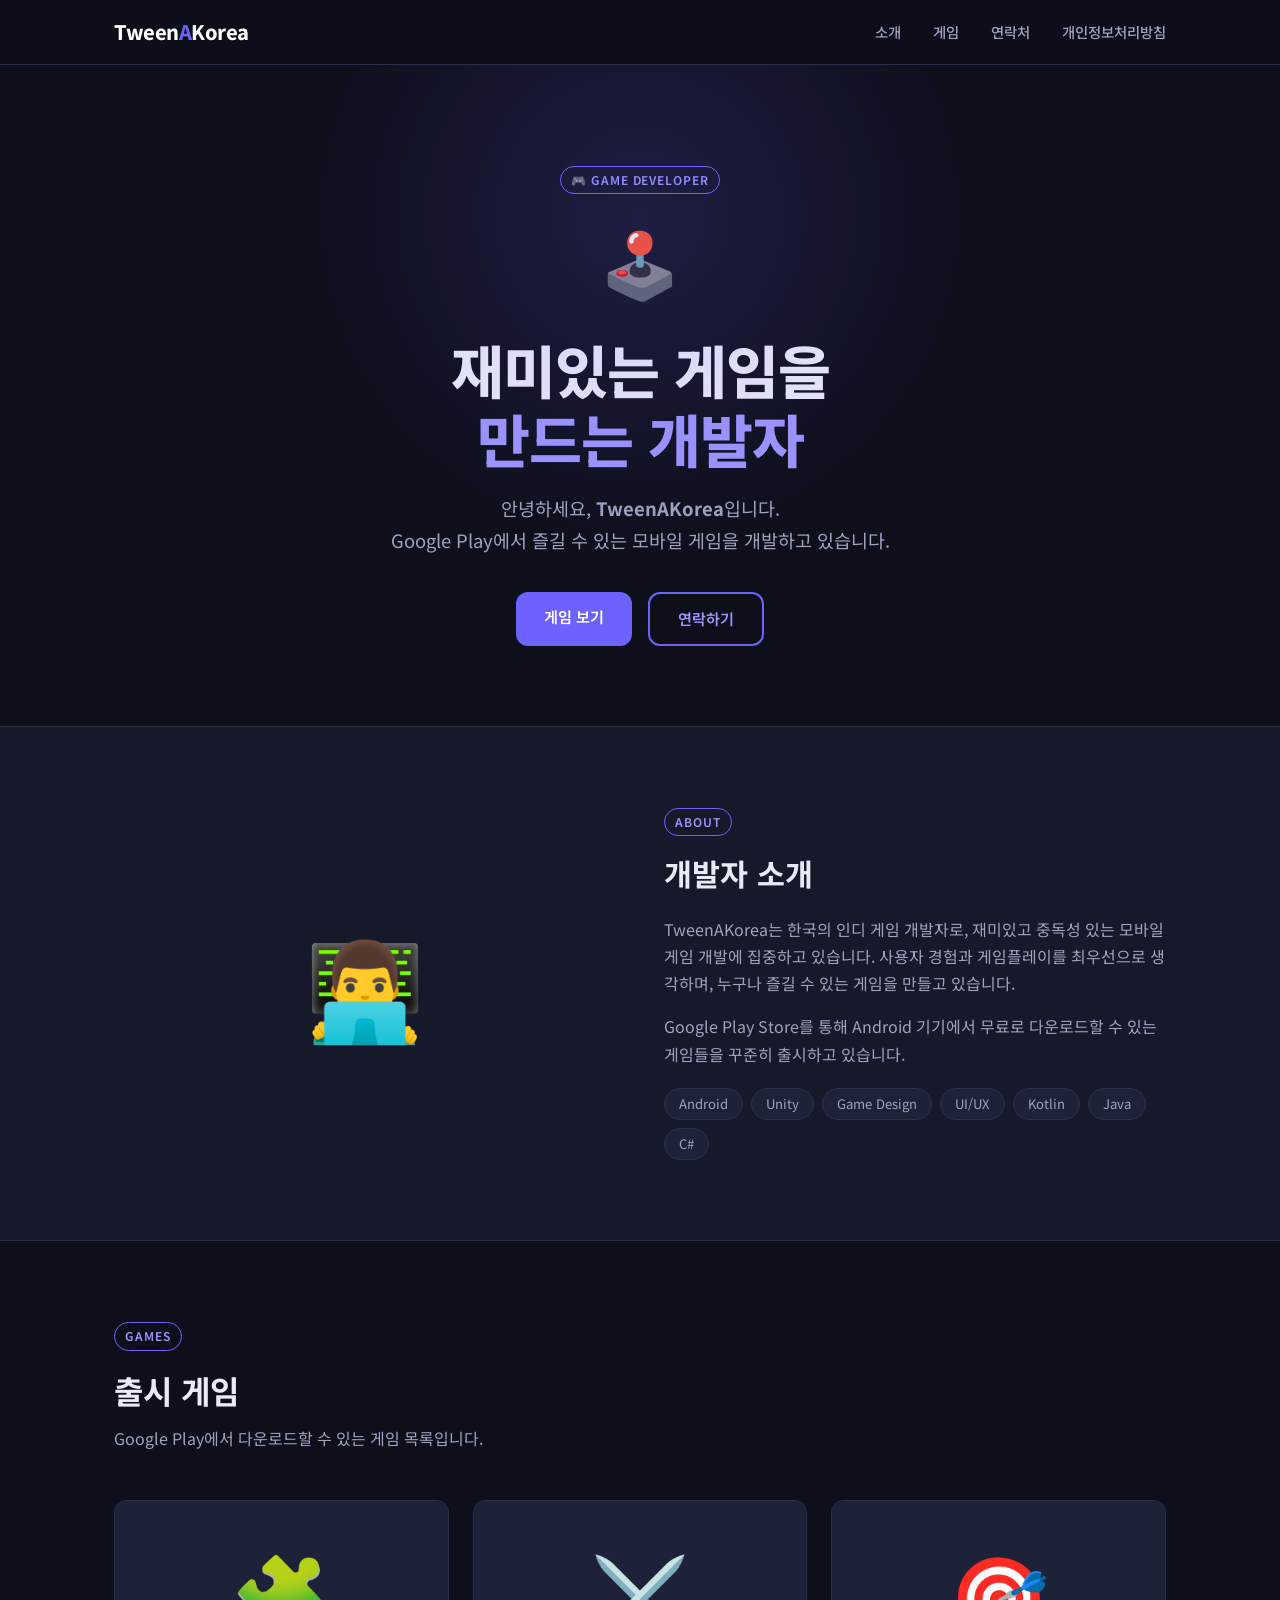
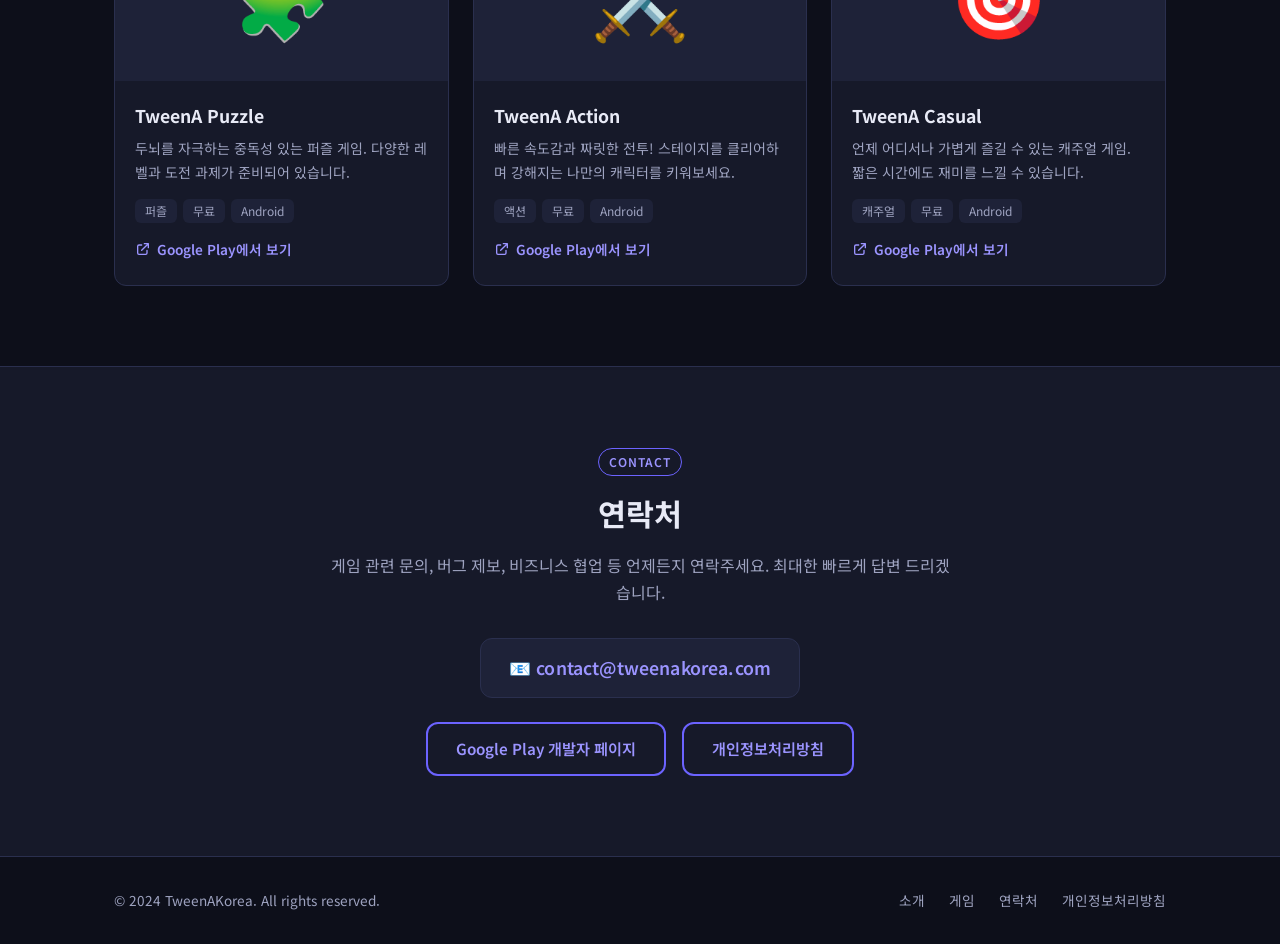
==== index.html @ 375de0e4 "Add game developer homepage with privacy policy Agent-Logs-Url: https://github.com/TweenAKorea/home/" ====
<!DOCTYPE html>
<html lang="ko">
<head>
  <meta charset="UTF-8" />
  <meta name="viewport" content="width=device-width, initial-scale=1.0" />
  <title>TweenAKorea — 게임 개발자</title>
  <meta name="description" content="TweenAKorea는 모바일 게임을 개발하는 인디 게임 개발자입니다. Google Play에서 게임을 만나보세요." />
  <meta name="keywords" content="게임 개발자, 인디 게임, 모바일 게임, Android, Google Play, TweenAKorea" />

  <!-- Open Graph -->
  <meta property="og:title" content="TweenAKorea — 게임 개발자" />
  <meta property="og:description" content="TweenAKorea는 모바일 게임을 개발하는 인디 게임 개발자입니다." />
  <meta property="og:type" content="website" />

  <link rel="preconnect" href="https://fonts.googleapis.com" />
  <link rel="preconnect" href="https://fonts.gstatic.com" crossorigin />
  <link href="https://fonts.googleapis.com/css2?family=Noto+Sans+KR:wght@400;500;600;700;800&display=swap" rel="stylesheet" />
  <link rel="stylesheet" href="style.css" />
  <link rel="icon" href="data:image/svg+xml,<svg xmlns='http://www.w3.org/2000/svg' viewBox='0 0 100 100'><text y='.9em' font-size='90'>🎮</text></svg>" />
</head>
<body>

  <!-- ── Navigation ─────────────────────────────────────── -->
  <header>
    <nav class="nav container">
      <a href="/" class="nav-logo">Tween<span>A</span>Korea</a>
      <ul class="nav-links">
        <li><a href="#about">소개</a></li>
        <li><a href="#games">게임</a></li>
        <li><a href="#contact">연락처</a></li>
        <li><a href="privacy-policy.html">개인정보처리방침</a></li>
      </ul>
    </nav>
  </header>

  <!-- ── Hero ───────────────────────────────────────────── -->
  <section class="hero">
    <div class="container">
      <div class="tag">🎮 Game Developer</div>
      <div class="hero-emoji" aria-hidden="true">🕹️</div>
      <h1>
        재미있는 게임을<br />
        <span class="highlight">만드는 개발자</span>
      </h1>
      <p>
        안녕하세요, <strong>TweenAKorea</strong>입니다.<br />
        Google Play에서 즐길 수 있는 모바일 게임을 개발하고 있습니다.
      </p>
      <div class="hero-buttons">
        <a href="#games" class="btn btn-primary">게임 보기</a>
        <a href="#contact" class="btn btn-outline">연락하기</a>
      </div>
    </div>
  </section>

  <!-- ── About ──────────────────────────────────────────── -->
  <section class="about" id="about">
    <div class="container">
      <div class="about-grid">
        <div class="about-icon" aria-hidden="true">👨‍💻</div>
        <div class="about-text">
          <span class="tag">About</span>
          <h2>개발자 소개</h2>
          <p>
            TweenAKorea는 한국의 인디 게임 개발자로, 재미있고 중독성 있는 모바일 게임 개발에 집중하고 있습니다.
            사용자 경험과 게임플레이를 최우선으로 생각하며, 누구나 즐길 수 있는 게임을 만들고 있습니다.
          </p>
          <p>
            Google Play Store를 통해 Android 기기에서 무료로 다운로드할 수 있는 게임들을 꾸준히 출시하고 있습니다.
          </p>
          <div class="skills">
            <span class="skill-chip">Android</span>
            <span class="skill-chip">Unity</span>
            <span class="skill-chip">Game Design</span>
            <span class="skill-chip">UI/UX</span>
            <span class="skill-chip">Kotlin</span>
            <span class="skill-chip">Java</span>
            <span class="skill-chip">C#</span>
          </div>
        </div>
      </div>
    </div>
  </section>

  <!-- ── Games ──────────────────────────────────────────── -->
  <section class="games" id="games">
    <div class="container">
      <span class="tag">Games</span>
      <h2 class="section-title">출시 게임</h2>
      <p class="section-sub">Google Play에서 다운로드할 수 있는 게임 목록입니다.</p>
      <div class="games-grid">

        <article class="game-card">
          <div class="game-thumb" aria-label="퍼즐 게임 아이콘">🧩</div>
          <div class="game-info">
            <h3>TweenA Puzzle</h3>
            <p>두뇌를 자극하는 중독성 있는 퍼즐 게임. 다양한 레벨과 도전 과제가 준비되어 있습니다.</p>
            <div class="game-badges">
              <span class="badge">퍼즐</span>
              <span class="badge">무료</span>
              <span class="badge">Android</span>
            </div>
            <a
              href="https://play.google.com/store/apps/developer?id=TweenAKorea"
              target="_blank"
              rel="noopener noreferrer"
              class="game-link"
            >
              <svg xmlns="http://www.w3.org/2000/svg" fill="none" viewBox="0 0 24 24" stroke="currentColor" stroke-width="2">
                <path stroke-linecap="round" stroke-linejoin="round" d="M10 6H6a2 2 0 00-2 2v10a2 2 0 002 2h10a2 2 0 002-2v-4M14 4h6m0 0v6m0-6L10 14" />
              </svg>
              Google Play에서 보기
            </a>
          </div>
        </article>

        <article class="game-card">
          <div class="game-thumb" aria-label="액션 게임 아이콘">⚔️</div>
          <div class="game-info">
            <h3>TweenA Action</h3>
            <p>빠른 속도감과 짜릿한 전투! 스테이지를 클리어하며 강해지는 나만의 캐릭터를 키워보세요.</p>
            <div class="game-badges">
              <span class="badge">액션</span>
              <span class="badge">무료</span>
              <span class="badge">Android</span>
            </div>
            <a
              href="https://play.google.com/store/apps/developer?id=TweenAKorea"
              target="_blank"
              rel="noopener noreferrer"
              class="game-link"
            >
              <svg xmlns="http://www.w3.org/2000/svg" fill="none" viewBox="0 0 24 24" stroke="currentColor" stroke-width="2">
                <path stroke-linecap="round" stroke-linejoin="round" d="M10 6H6a2 2 0 00-2 2v10a2 2 0 002 2h10a2 2 0 002-2v-4M14 4h6m0 0v6m0-6L10 14" />
              </svg>
              Google Play에서 보기
            </a>
          </div>
        </article>

        <article class="game-card">
          <div class="game-thumb" aria-label="캐주얼 게임 아이콘">🎯</div>
          <div class="game-info">
            <h3>TweenA Casual</h3>
            <p>언제 어디서나 가볍게 즐길 수 있는 캐주얼 게임. 짧은 시간에도 재미를 느낄 수 있습니다.</p>
            <div class="game-badges">
              <span class="badge">캐주얼</span>
              <span class="badge">무료</span>
              <span class="badge">Android</span>
            </div>
            <a
              href="https://play.google.com/store/apps/developer?id=TweenAKorea"
              target="_blank"
              rel="noopener noreferrer"
              class="game-link"
            >
              <svg xmlns="http://www.w3.org/2000/svg" fill="none" viewBox="0 0 24 24" stroke="currentColor" stroke-width="2">
                <path stroke-linecap="round" stroke-linejoin="round" d="M10 6H6a2 2 0 00-2 2v10a2 2 0 002 2h10a2 2 0 002-2v-4M14 4h6m0 0v6m0-6L10 14" />
              </svg>
              Google Play에서 보기
            </a>
          </div>
        </article>

      </div>
    </div>
  </section>

  <!-- ── Contact ────────────────────────────────────────── -->
  <section class="contact" id="contact">
    <div class="container">
      <div class="contact-box">
        <span class="tag">Contact</span>
        <h2>연락처</h2>
        <p>
          게임 관련 문의, 버그 제보, 비즈니스 협업 등 언제든지 연락주세요.
          최대한 빠르게 답변 드리겠습니다.
        </p>
        <a href="mailto:contact@tweenakorea.com" class="contact-email">
          📧 contact@tweenakorea.com
        </a>
        <div class="contact-links">
          <a
            href="https://play.google.com/store/apps/developer?id=TweenAKorea"
            target="_blank"
            rel="noopener noreferrer"
            class="btn btn-outline"
          >
            Google Play 개발자 페이지
          </a>
          <a href="privacy-policy.html" class="btn btn-outline">
            개인정보처리방침
          </a>
        </div>
      </div>
    </div>
  </section>

  <!-- ── Footer ─────────────────────────────────────────── -->
  <footer>
    <div class="container footer-inner">
      <span class="footer-copy">© 2024 TweenAKorea. All rights reserved.</span>
      <nav class="footer-nav" aria-label="Footer navigation">
        <a href="#about">소개</a>
        <a href="#games">게임</a>
        <a href="#contact">연락처</a>
        <a href="privacy-policy.html">개인정보처리방침</a>
      </nav>
    </div>
  </footer>

</body>
</html>
---- style.css ----
/* ============================================================
   TweenAKorea — Game Developer Portfolio
   ============================================================ */

@import url('https://fonts.googleapis.com/css2?family=Noto+Sans+KR:wght@400;500;600;700;800&display=swap');

:root {
  --color-bg: #0d0f1a;
  --color-surface: #161929;
  --color-surface2: #1e2238;
  --color-primary: #6c63ff;
  --color-primary-light: #9b94ff;
  --color-accent: #ff6584;
  --color-text: #e8eaf6;
  --color-text-muted: #9ea3c0;
  --color-border: #2a2f4e;
  --font-heading: 'Noto Sans KR', 'Apple SD Gothic Neo', 'Malgun Gothic', sans-serif;
  --font-body: 'Noto Sans KR', 'Apple SD Gothic Neo', 'Malgun Gothic', sans-serif;
  --radius: 12px;
  --shadow: 0 4px 24px rgba(0, 0, 0, 0.4);
}

*, *::before, *::after {
  box-sizing: border-box;
  margin: 0;
  padding: 0;
}

html {
  scroll-behavior: smooth;
}

body {
  background-color: var(--color-bg);
  color: var(--color-text);
  font-family: var(--font-body);
  font-size: 16px;
  line-height: 1.7;
}

a {
  color: var(--color-primary-light);
  text-decoration: none;
}

a:hover {
  color: #fff;
  text-decoration: underline;
}

img {
  max-width: 100%;
  display: block;
}

/* ── Utility ─────────────────────────────────────────────── */

.container {
  max-width: 1100px;
  margin: 0 auto;
  padding: 0 24px;
}

.tag {
  display: inline-block;
  font-size: 0.75rem;
  font-weight: 600;
  letter-spacing: 0.08em;
  text-transform: uppercase;
  padding: 3px 10px;
  border-radius: 20px;
  border: 1px solid var(--color-primary);
  color: var(--color-primary-light);
  margin-bottom: 12px;
}

.btn {
  display: inline-block;
  padding: 12px 28px;
  border-radius: var(--radius);
  font-size: 0.95rem;
  font-weight: 600;
  cursor: pointer;
  transition: transform 0.15s ease, box-shadow 0.15s ease;
}

.btn:hover {
  transform: translateY(-2px);
  text-decoration: none;
  box-shadow: 0 8px 24px rgba(108, 99, 255, 0.35);
}

.btn-primary {
  background: var(--color-primary);
  color: #fff;
}

.btn-outline {
  border: 2px solid var(--color-primary);
  color: var(--color-primary-light);
  background: transparent;
}

.section-title {
  font-size: 2rem;
  font-weight: 700;
  margin-bottom: 8px;
}

.section-sub {
  color: var(--color-text-muted);
  margin-bottom: 48px;
}

/* ── Header / Nav ────────────────────────────────────────── */

header {
  position: sticky;
  top: 0;
  z-index: 100;
  background: rgba(13, 15, 26, 0.85);
  backdrop-filter: blur(12px);
  border-bottom: 1px solid var(--color-border);
}

.nav {
  display: flex;
  align-items: center;
  justify-content: space-between;
  height: 64px;
}

.nav-logo {
  font-size: 1.25rem;
  font-weight: 800;
  color: #fff;
  letter-spacing: -0.5px;
}

.nav-logo span {
  color: var(--color-primary);
}

.nav-links {
  list-style: none;
  display: flex;
  gap: 32px;
}

.nav-links a {
  color: var(--color-text-muted);
  font-size: 0.9rem;
  font-weight: 500;
  transition: color 0.15s;
}

.nav-links a:hover {
  color: #fff;
  text-decoration: none;
}

/* ── Hero ────────────────────────────────────────────────── */

.hero {
  padding: 100px 0 80px;
  text-align: center;
  position: relative;
  overflow: hidden;
}

.hero::before {
  content: '';
  position: absolute;
  top: -200px;
  left: 50%;
  transform: translateX(-50%);
  width: 700px;
  height: 700px;
  background: radial-gradient(ellipse at center, rgba(108, 99, 255, 0.18) 0%, transparent 70%);
  pointer-events: none;
}

.hero-emoji {
  font-size: 4rem;
  margin-bottom: 20px;
  animation: float 3s ease-in-out infinite;
}

@keyframes float {
  0%, 100% { transform: translateY(0); }
  50%       { transform: translateY(-10px); }
}

.hero h1 {
  font-size: clamp(2.4rem, 5vw, 3.6rem);
  font-weight: 800;
  line-height: 1.2;
  margin-bottom: 20px;
  letter-spacing: -1px;
}

.hero h1 .highlight {
  color: var(--color-primary-light);
}

.hero p {
  font-size: 1.15rem;
  color: var(--color-text-muted);
  max-width: 560px;
  margin: 0 auto 36px;
}

.hero-buttons {
  display: flex;
  gap: 16px;
  justify-content: center;
  flex-wrap: wrap;
}

/* ── About ───────────────────────────────────────────────── */

.about {
  padding: 80px 0;
  background: var(--color-surface);
  border-top: 1px solid var(--color-border);
  border-bottom: 1px solid var(--color-border);
}

.about-grid {
  display: grid;
  grid-template-columns: 1fr 1fr;
  gap: 48px;
  align-items: center;
}

.about-icon {
  font-size: 6rem;
  text-align: center;
}

.about-text h2 {
  font-size: 1.9rem;
  font-weight: 700;
  margin-bottom: 16px;
}

.about-text p {
  color: var(--color-text-muted);
  margin-bottom: 16px;
}

.skills {
  display: flex;
  flex-wrap: wrap;
  gap: 8px;
  margin-top: 20px;
}

.skill-chip {
  background: var(--color-surface2);
  border: 1px solid var(--color-border);
  border-radius: 20px;
  padding: 4px 14px;
  font-size: 0.82rem;
  color: var(--color-text-muted);
}

/* ── Games ───────────────────────────────────────────────── */

.games {
  padding: 80px 0;
}

.games-grid {
  display: grid;
  grid-template-columns: repeat(auto-fill, minmax(300px, 1fr));
  gap: 24px;
}

.game-card {
  background: var(--color-surface);
  border: 1px solid var(--color-border);
  border-radius: var(--radius);
  overflow: hidden;
  transition: transform 0.2s ease, box-shadow 0.2s ease;
}

.game-card:hover {
  transform: translateY(-6px);
  box-shadow: var(--shadow);
}

.game-thumb {
  width: 100%;
  height: 180px;
  display: flex;
  align-items: center;
  justify-content: center;
  font-size: 5rem;
  background: var(--color-surface2);
}

.game-info {
  padding: 20px;
}

.game-info h3 {
  font-size: 1.1rem;
  font-weight: 700;
  margin-bottom: 6px;
}

.game-info p {
  font-size: 0.875rem;
  color: var(--color-text-muted);
  margin-bottom: 14px;
}

.game-badges {
  display: flex;
  flex-wrap: wrap;
  gap: 6px;
  margin-bottom: 14px;
}

.badge {
  background: var(--color-surface2);
  border-radius: 6px;
  padding: 2px 10px;
  font-size: 0.75rem;
  color: var(--color-text-muted);
}

.game-link {
  display: inline-flex;
  align-items: center;
  gap: 6px;
  font-size: 0.85rem;
  font-weight: 600;
  color: var(--color-primary-light);
}

.game-link svg {
  width: 16px;
  height: 16px;
}

/* ── Contact ─────────────────────────────────────────────── */

.contact {
  padding: 80px 0;
  background: var(--color-surface);
  border-top: 1px solid var(--color-border);
}

.contact-box {
  max-width: 620px;
  margin: 0 auto;
  text-align: center;
}

.contact-box h2 {
  font-size: 1.9rem;
  font-weight: 700;
  margin-bottom: 12px;
}

.contact-box p {
  color: var(--color-text-muted);
  margin-bottom: 32px;
}

.contact-email {
  display: inline-block;
  font-size: 1.1rem;
  font-weight: 600;
  color: var(--color-primary-light);
  background: var(--color-surface2);
  border: 1px solid var(--color-border);
  border-radius: var(--radius);
  padding: 14px 28px;
  margin-bottom: 24px;
  letter-spacing: 0.01em;
}

.contact-email:hover {
  text-decoration: none;
  background: var(--color-primary);
  color: #fff;
}

.contact-links {
  display: flex;
  gap: 16px;
  justify-content: center;
  flex-wrap: wrap;
}

/* ── Footer ──────────────────────────────────────────────── */

footer {
  background: var(--color-bg);
  border-top: 1px solid var(--color-border);
  padding: 32px 0;
}

.footer-inner {
  display: flex;
  align-items: center;
  justify-content: space-between;
  flex-wrap: wrap;
  gap: 16px;
}

.footer-copy {
  font-size: 0.85rem;
  color: var(--color-text-muted);
}

.footer-nav {
  display: flex;
  gap: 24px;
}

.footer-nav a {
  font-size: 0.85rem;
  color: var(--color-text-muted);
}

.footer-nav a:hover {
  color: #fff;
  text-decoration: none;
}

/* ── Privacy Policy page ─────────────────────────────────── */

.policy-page {
  padding: 60px 0 80px;
  max-width: 800px;
  margin: 0 auto;
}

.policy-page h1 {
  font-size: 2rem;
  font-weight: 700;
  margin-bottom: 8px;
}

.policy-page .updated {
  color: var(--color-text-muted);
  font-size: 0.875rem;
  margin-bottom: 40px;
}

.policy-page h2 {
  font-size: 1.25rem;
  font-weight: 700;
  margin: 32px 0 10px;
  color: var(--color-primary-light);
}

.policy-page p,
.policy-page li {
  color: var(--color-text-muted);
  margin-bottom: 12px;
}

.policy-page ul {
  padding-left: 24px;
}

.policy-page a {
  color: var(--color-primary-light);
}

/* ── Responsive ──────────────────────────────────────────── */

@media (max-width: 768px) {
  .about-grid {
    grid-template-columns: 1fr;
  }

  .about-icon {
    font-size: 4rem;
  }

  .nav-links {
    display: none;
  }

  .hero {
    padding: 60px 0 50px;
  }

  .footer-inner {
    flex-direction: column;
    text-align: center;
  }
}
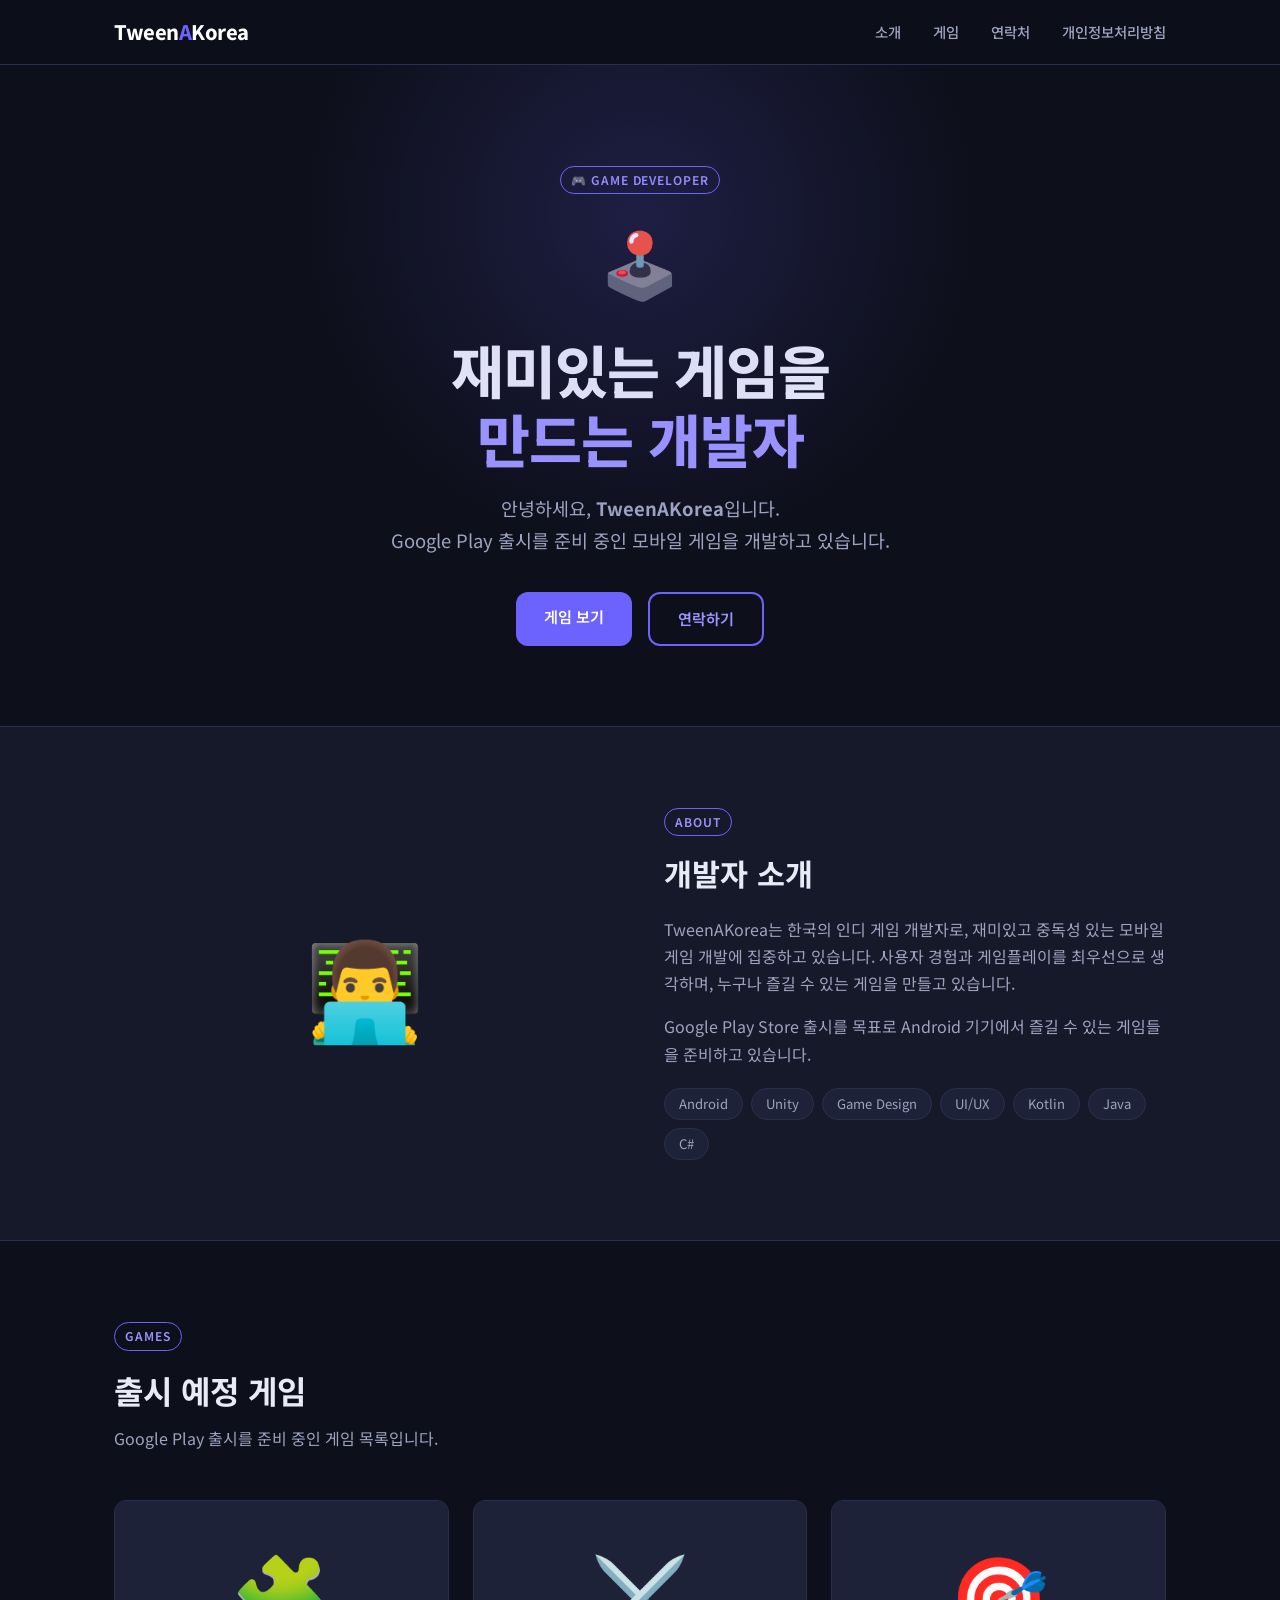
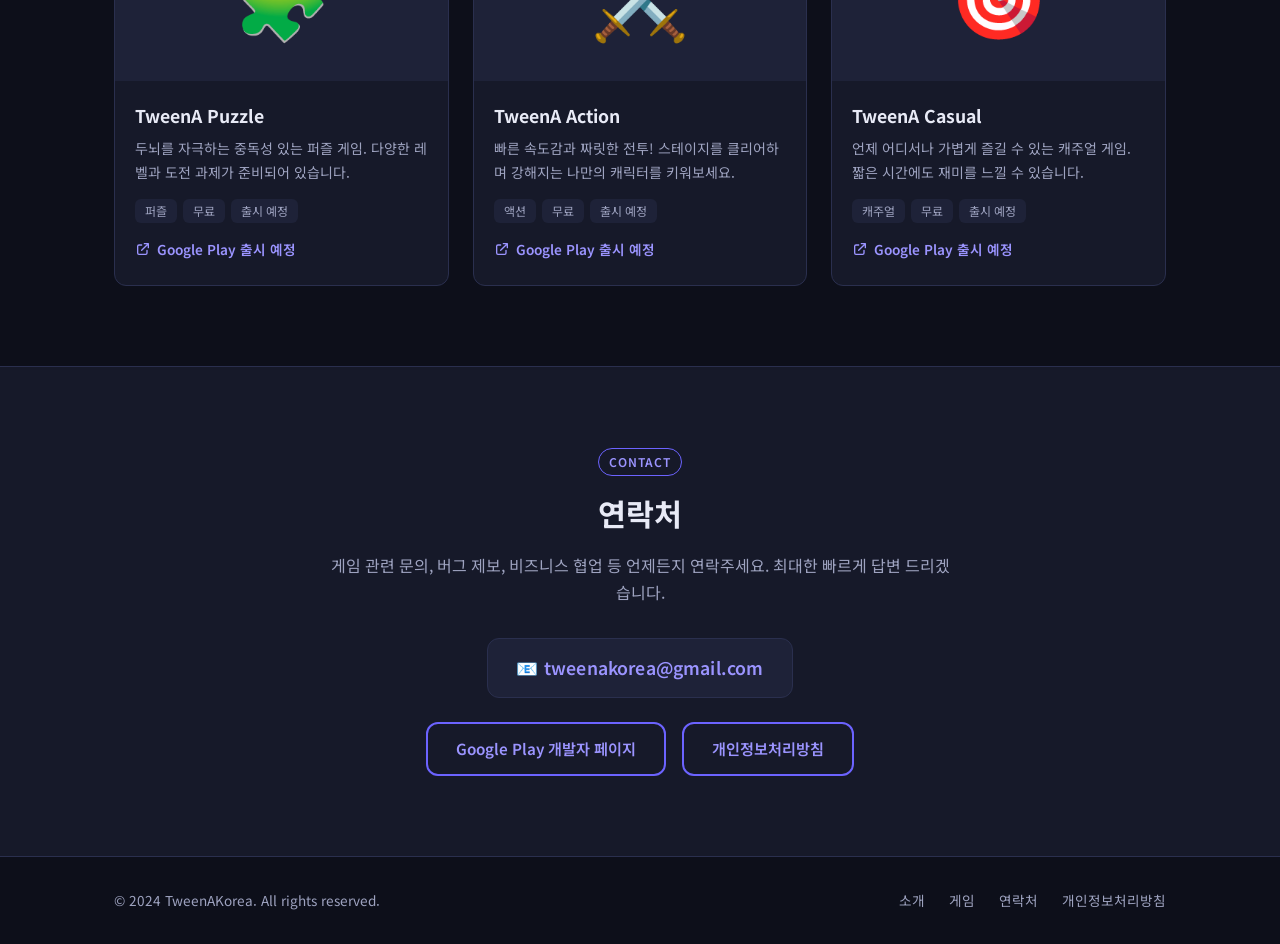
==== commit 63cd45c6: "Update contact email and upcoming game status Agent-Logs-Url: https://github.com/TweenAKorea/home/se" ====
--- a/index.html
+++ b/index.html
@@ -4,12 +4,12 @@
   <meta charset="UTF-8" />
   <meta name="viewport" content="width=device-width, initial-scale=1.0" />
   <title>TweenAKorea — 게임 개발자</title>
-  <meta name="description" content="TweenAKorea는 모바일 게임을 개발하는 인디 게임 개발자입니다. Google Play에서 게임을 만나보세요." />
+  <meta name="description" content="TweenAKorea는 모바일 게임을 개발하는 인디 게임 개발자입니다. Google Play 출시 예정 게임을 준비하고 있습니다." />
   <meta name="keywords" content="게임 개발자, 인디 게임, 모바일 게임, Android, Google Play, TweenAKorea" />
 
   <!-- Open Graph -->
   <meta property="og:title" content="TweenAKorea — 게임 개발자" />
-  <meta property="og:description" content="TweenAKorea는 모바일 게임을 개발하는 인디 게임 개발자입니다." />
+  <meta property="og:description" content="TweenAKorea는 Google Play 출시를 준비 중인 모바일 게임을 개발하는 인디 게임 개발자입니다." />
   <meta property="og:type" content="website" />
 
   <link rel="preconnect" href="https://fonts.googleapis.com" />
@@ -44,7 +44,7 @@
       </h1>
       <p>
         안녕하세요, <strong>TweenAKorea</strong>입니다.<br />
-        Google Play에서 즐길 수 있는 모바일 게임을 개발하고 있습니다.
+        Google Play 출시를 준비 중인 모바일 게임을 개발하고 있습니다.
       </p>
       <div class="hero-buttons">
         <a href="#games" class="btn btn-primary">게임 보기</a>
@@ -66,7 +66,7 @@
             사용자 경험과 게임플레이를 최우선으로 생각하며, 누구나 즐길 수 있는 게임을 만들고 있습니다.
           </p>
           <p>
-            Google Play Store를 통해 Android 기기에서 무료로 다운로드할 수 있는 게임들을 꾸준히 출시하고 있습니다.
+            Google Play Store 출시를 목표로 Android 기기에서 즐길 수 있는 게임들을 준비하고 있습니다.
           </p>
           <div class="skills">
             <span class="skill-chip">Android</span>
@@ -86,8 +86,8 @@
   <section class="games" id="games">
     <div class="container">
       <span class="tag">Games</span>
-      <h2 class="section-title">출시 게임</h2>
-      <p class="section-sub">Google Play에서 다운로드할 수 있는 게임 목록입니다.</p>
+      <h2 class="section-title">출시 예정 게임</h2>
+      <p class="section-sub">Google Play 출시를 준비 중인 게임 목록입니다.</p>
       <div class="games-grid">
 
         <article class="game-card">
@@ -98,7 +98,7 @@
             <div class="game-badges">
               <span class="badge">퍼즐</span>
               <span class="badge">무료</span>
-              <span class="badge">Android</span>
+              <span class="badge">출시 예정</span>
             </div>
             <a
               href="https://play.google.com/store/apps/developer?id=TweenAKorea"
@@ -109,7 +109,7 @@
               <svg xmlns="http://www.w3.org/2000/svg" fill="none" viewBox="0 0 24 24" stroke="currentColor" stroke-width="2">
                 <path stroke-linecap="round" stroke-linejoin="round" d="M10 6H6a2 2 0 00-2 2v10a2 2 0 002 2h10a2 2 0 002-2v-4M14 4h6m0 0v6m0-6L10 14" />
               </svg>
-              Google Play에서 보기
+              Google Play 출시 예정
             </a>
           </div>
         </article>
@@ -122,7 +122,7 @@
             <div class="game-badges">
               <span class="badge">액션</span>
               <span class="badge">무료</span>
-              <span class="badge">Android</span>
+              <span class="badge">출시 예정</span>
             </div>
             <a
               href="https://play.google.com/store/apps/developer?id=TweenAKorea"
@@ -133,7 +133,7 @@
               <svg xmlns="http://www.w3.org/2000/svg" fill="none" viewBox="0 0 24 24" stroke="currentColor" stroke-width="2">
                 <path stroke-linecap="round" stroke-linejoin="round" d="M10 6H6a2 2 0 00-2 2v10a2 2 0 002 2h10a2 2 0 002-2v-4M14 4h6m0 0v6m0-6L10 14" />
               </svg>
-              Google Play에서 보기
+              Google Play 출시 예정
             </a>
           </div>
         </article>
@@ -146,7 +146,7 @@
             <div class="game-badges">
               <span class="badge">캐주얼</span>
               <span class="badge">무료</span>
-              <span class="badge">Android</span>
+              <span class="badge">출시 예정</span>
             </div>
             <a
               href="https://play.google.com/store/apps/developer?id=TweenAKorea"
@@ -157,7 +157,7 @@
               <svg xmlns="http://www.w3.org/2000/svg" fill="none" viewBox="0 0 24 24" stroke="currentColor" stroke-width="2">
                 <path stroke-linecap="round" stroke-linejoin="round" d="M10 6H6a2 2 0 00-2 2v10a2 2 0 002 2h10a2 2 0 002-2v-4M14 4h6m0 0v6m0-6L10 14" />
               </svg>
-              Google Play에서 보기
+              Google Play 출시 예정
             </a>
           </div>
         </article>
@@ -176,8 +176,8 @@
           게임 관련 문의, 버그 제보, 비즈니스 협업 등 언제든지 연락주세요.
           최대한 빠르게 답변 드리겠습니다.
         </p>
-        <a href="mailto:contact@tweenakorea.com" class="contact-email">
-          📧 contact@tweenakorea.com
+        <a href="mailto:tweenakorea@gmail.com" class="contact-email">
+          📧 tweenakorea@gmail.com
         </a>
         <div class="contact-links">
           <a
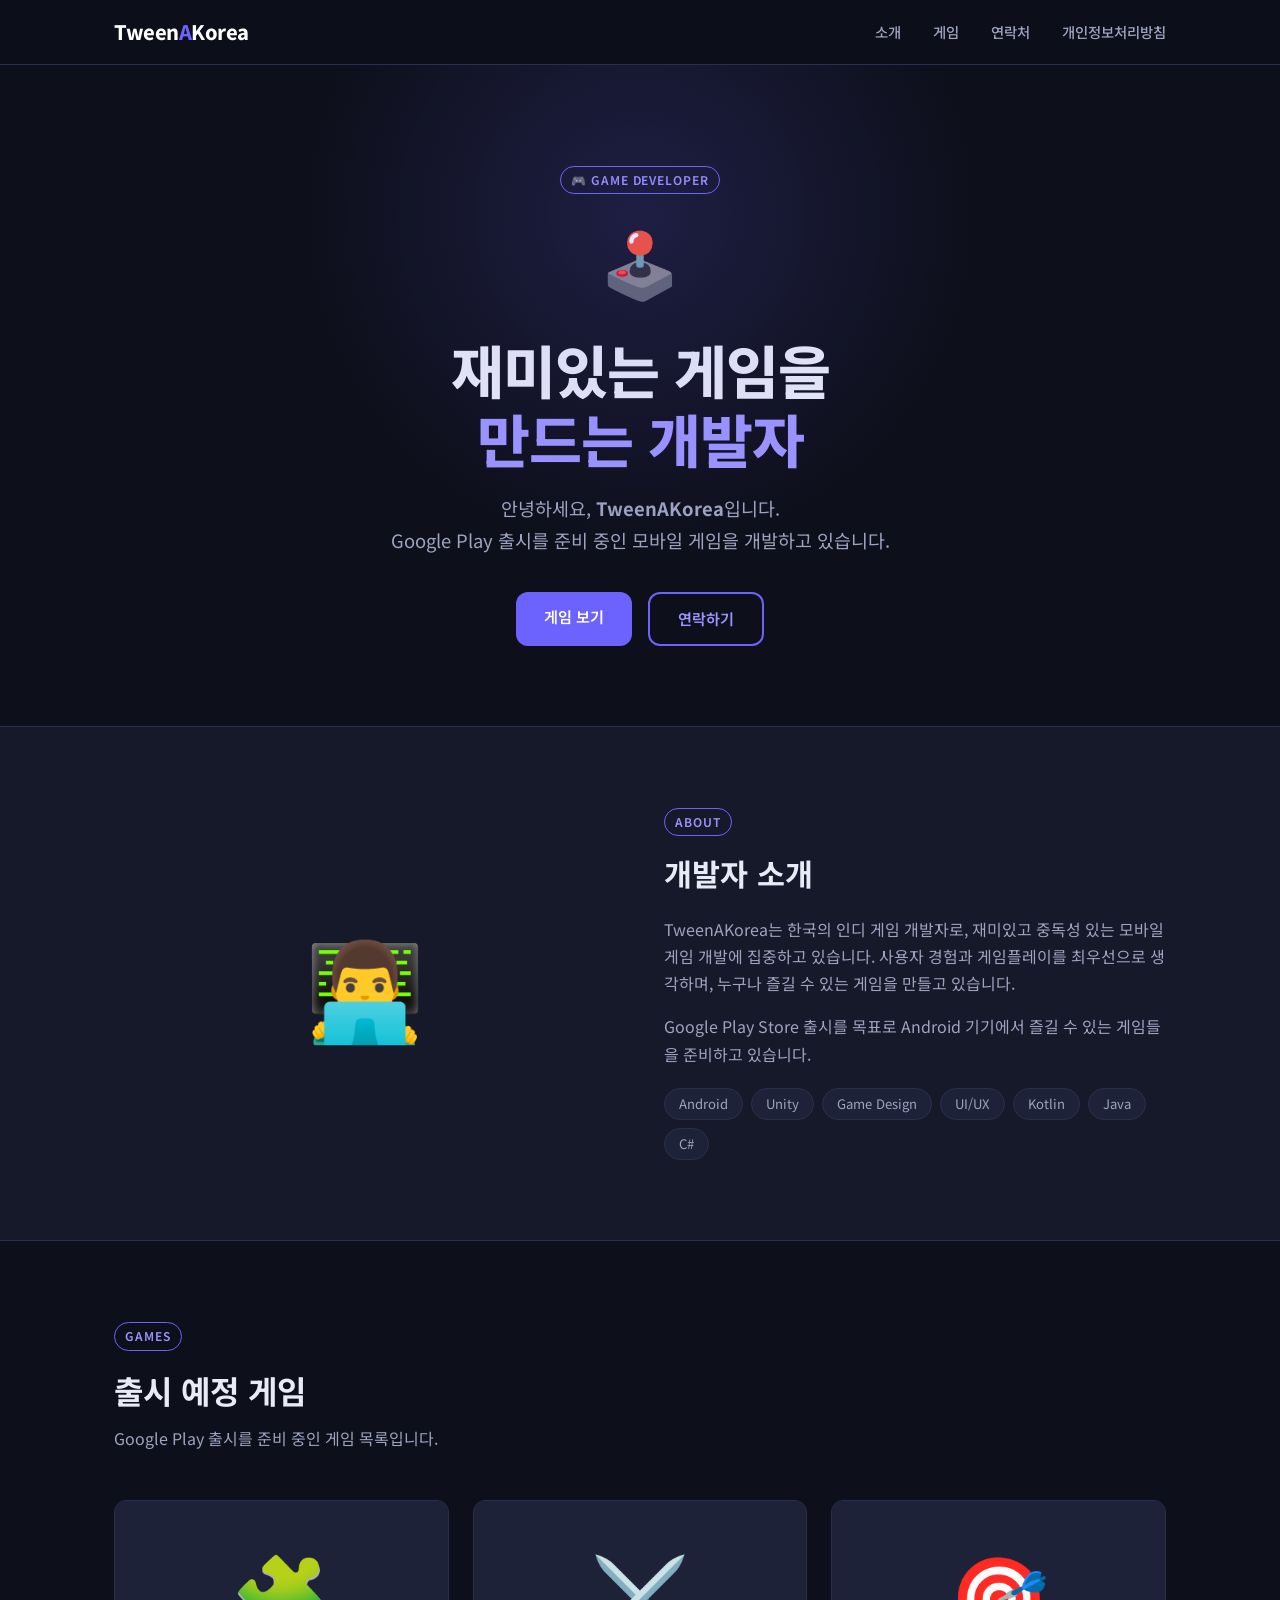
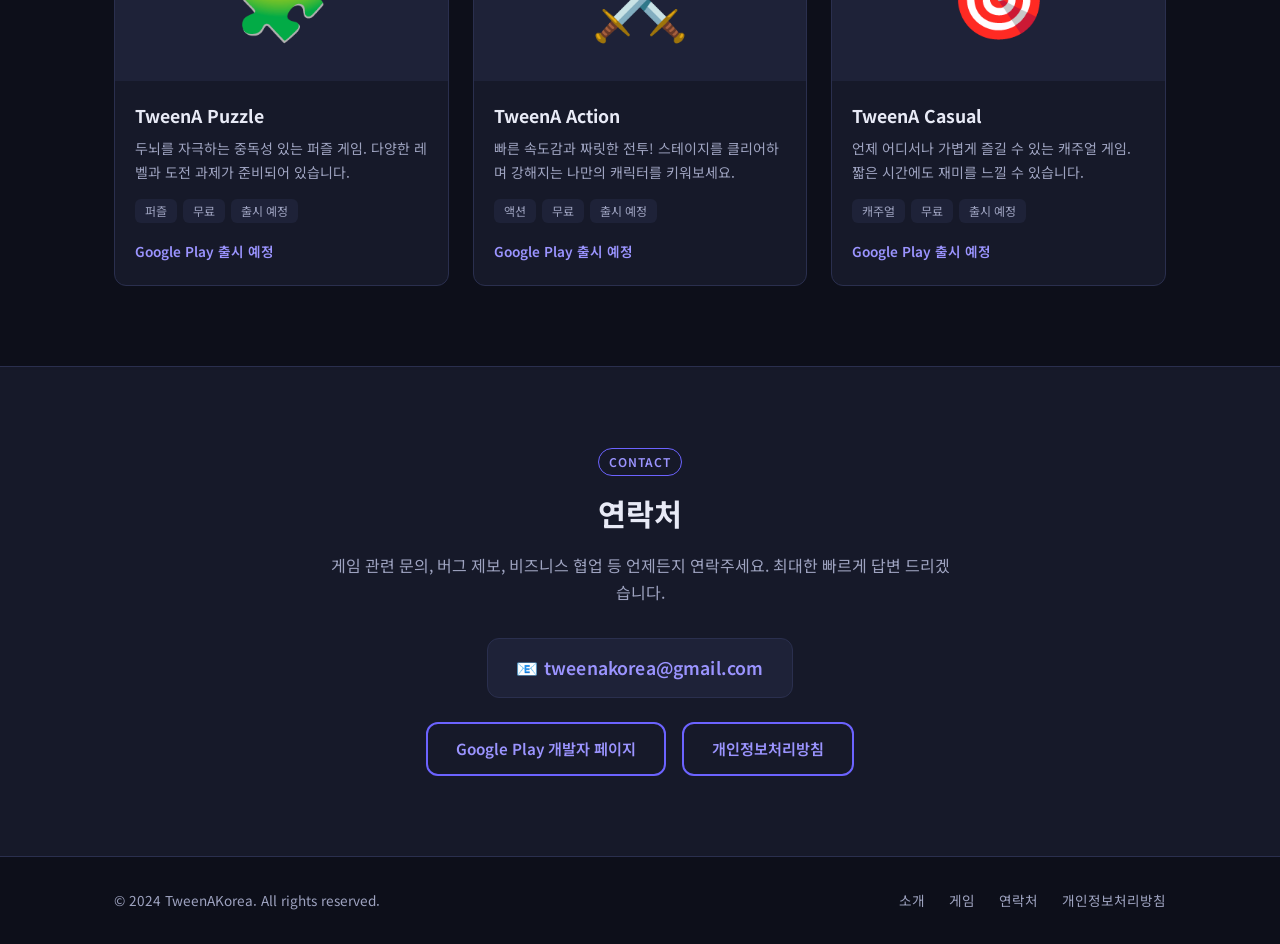
==== commit 5d093c29: "Remove misleading unreleased game store links Agent-Logs-Url: https://github.com/TweenAKorea/home/se" ====
--- a/index.html
+++ b/index.html
@@ -100,17 +100,7 @@
               <span class="badge">무료</span>
               <span class="badge">출시 예정</span>
             </div>
-            <a
-              href="https://play.google.com/store/apps/developer?id=TweenAKorea"
-              target="_blank"
-              rel="noopener noreferrer"
-              class="game-link"
-            >
-              <svg xmlns="http://www.w3.org/2000/svg" fill="none" viewBox="0 0 24 24" stroke="currentColor" stroke-width="2">
-                <path stroke-linecap="round" stroke-linejoin="round" d="M10 6H6a2 2 0 00-2 2v10a2 2 0 002 2h10a2 2 0 002-2v-4M14 4h6m0 0v6m0-6L10 14" />
-              </svg>
-              Google Play 출시 예정
-            </a>
+            <span class="game-link">Google Play 출시 예정</span>
           </div>
         </article>
 
@@ -124,17 +114,7 @@
               <span class="badge">무료</span>
               <span class="badge">출시 예정</span>
             </div>
-            <a
-              href="https://play.google.com/store/apps/developer?id=TweenAKorea"
-              target="_blank"
-              rel="noopener noreferrer"
-              class="game-link"
-            >
-              <svg xmlns="http://www.w3.org/2000/svg" fill="none" viewBox="0 0 24 24" stroke="currentColor" stroke-width="2">
-                <path stroke-linecap="round" stroke-linejoin="round" d="M10 6H6a2 2 0 00-2 2v10a2 2 0 002 2h10a2 2 0 002-2v-4M14 4h6m0 0v6m0-6L10 14" />
-              </svg>
-              Google Play 출시 예정
-            </a>
+            <span class="game-link">Google Play 출시 예정</span>
           </div>
         </article>
 
@@ -148,17 +128,7 @@
               <span class="badge">무료</span>
               <span class="badge">출시 예정</span>
             </div>
-            <a
-              href="https://play.google.com/store/apps/developer?id=TweenAKorea"
-              target="_blank"
-              rel="noopener noreferrer"
-              class="game-link"
-            >
-              <svg xmlns="http://www.w3.org/2000/svg" fill="none" viewBox="0 0 24 24" stroke="currentColor" stroke-width="2">
-                <path stroke-linecap="round" stroke-linejoin="round" d="M10 6H6a2 2 0 00-2 2v10a2 2 0 002 2h10a2 2 0 002-2v-4M14 4h6m0 0v6m0-6L10 14" />
-              </svg>
-              Google Play 출시 예정
-            </a>
+            <span class="game-link">Google Play 출시 예정</span>
           </div>
         </article>
 
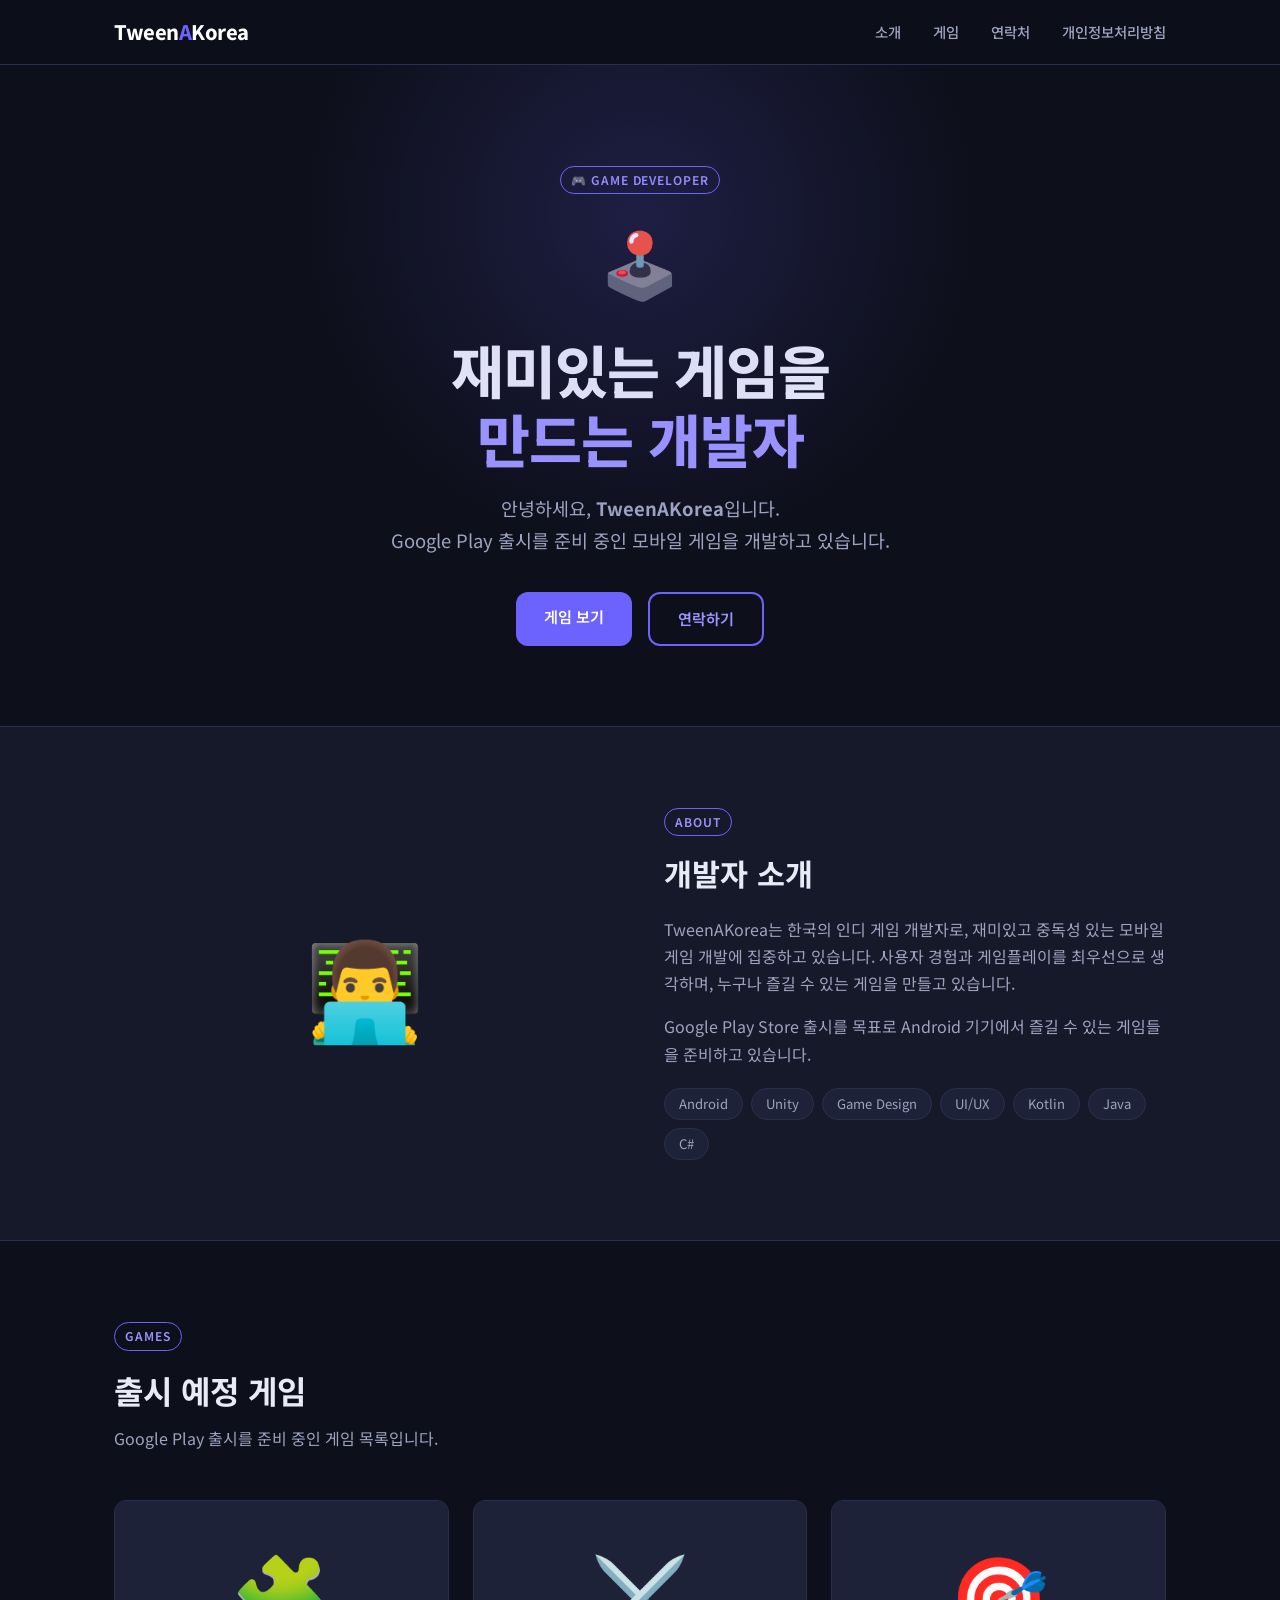
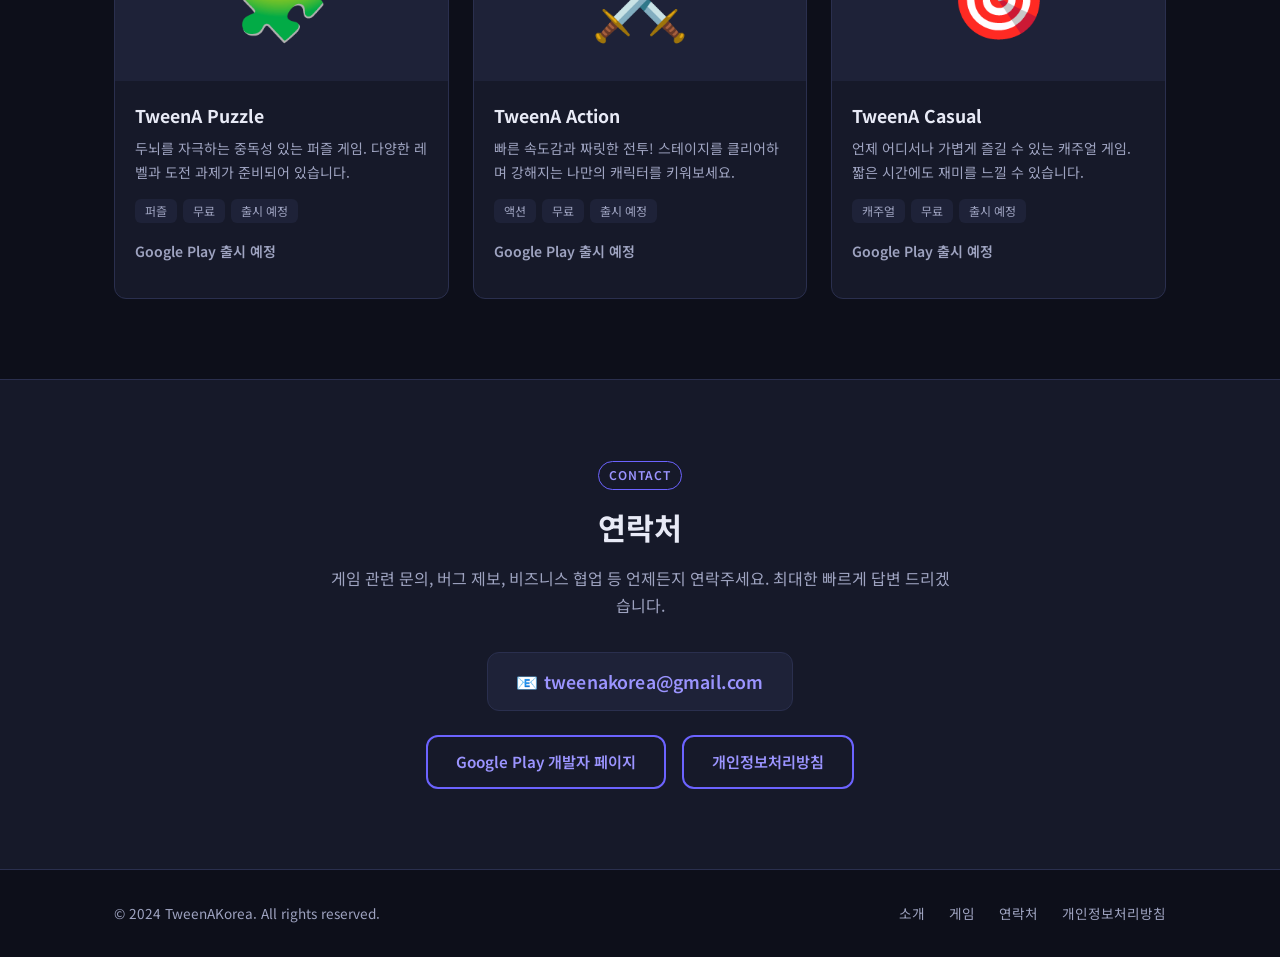
==== commit 2aca0a79: "Refine upcoming game status semantics Agent-Logs-Url: https://github.com/TweenAKorea/home/sessions/f" ====
--- a/index.html
+++ b/index.html
@@ -100,7 +100,7 @@
               <span class="badge">무료</span>
               <span class="badge">출시 예정</span>
             </div>
-            <span class="game-link">Google Play 출시 예정</span>
+            <p class="game-link">Google Play 출시 예정</p>
           </div>
         </article>
 
@@ -114,7 +114,7 @@
               <span class="badge">무료</span>
               <span class="badge">출시 예정</span>
             </div>
-            <span class="game-link">Google Play 출시 예정</span>
+            <p class="game-link">Google Play 출시 예정</p>
           </div>
         </article>
 
@@ -128,7 +128,7 @@
               <span class="badge">무료</span>
               <span class="badge">출시 예정</span>
             </div>
-            <span class="game-link">Google Play 출시 예정</span>
+            <p class="game-link">Google Play 출시 예정</p>
           </div>
         </article>
 
--- a/style.css
+++ b/style.css
@@ -335,6 +335,7 @@
   display: inline-flex;
   align-items: center;
   gap: 6px;
+  margin: 0;
   font-size: 0.85rem;
   font-weight: 600;
   color: var(--color-primary-light);
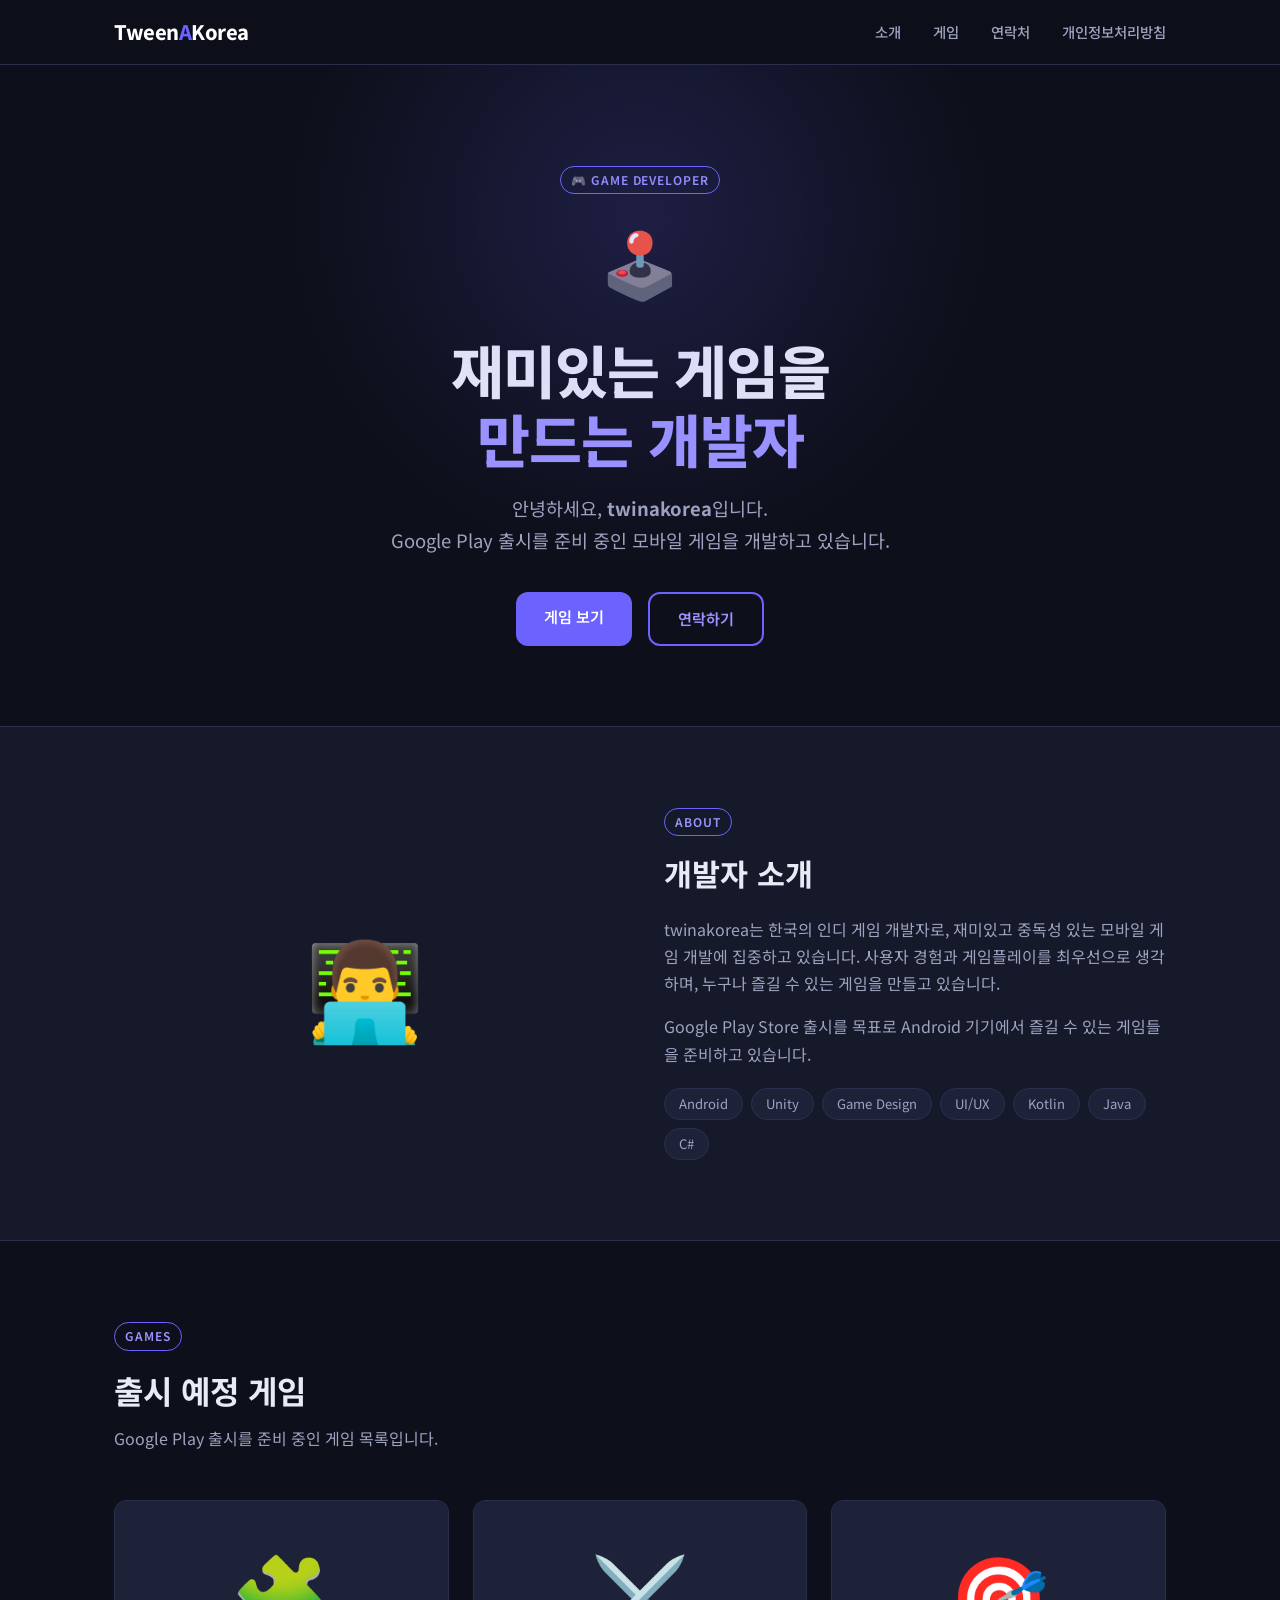
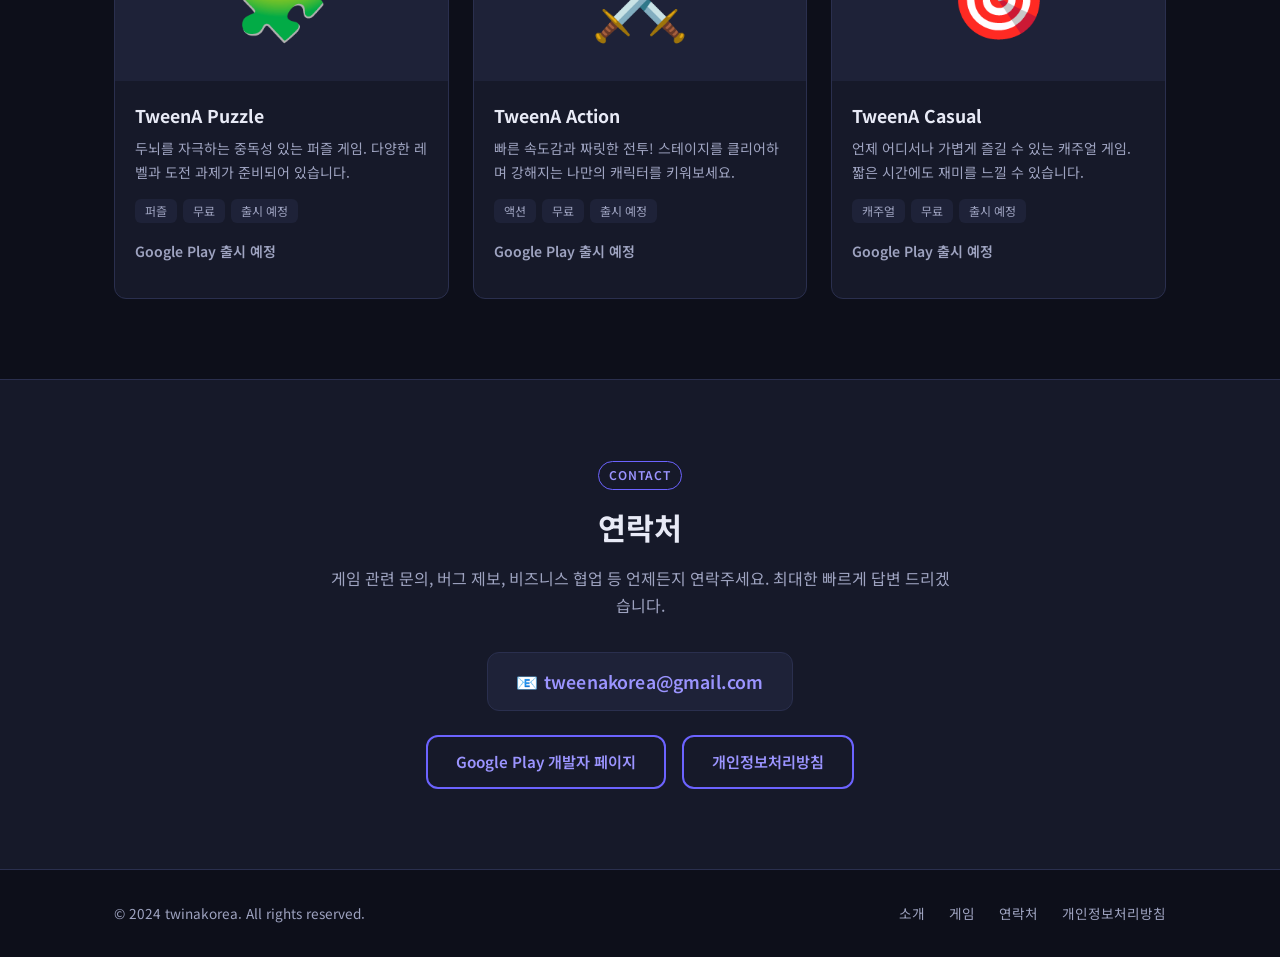
==== commit 7d62b213: "Replace TweenAKorea with twinakorea in all files Agent-Logs-Url: https://github.com/TweenAKorea/home" ====
--- a/index.html
+++ b/index.html
@@ -3,13 +3,13 @@
 <head>
   <meta charset="UTF-8" />
   <meta name="viewport" content="width=device-width, initial-scale=1.0" />
-  <title>TweenAKorea — 게임 개발자</title>
-  <meta name="description" content="TweenAKorea는 모바일 게임을 개발하는 인디 게임 개발자입니다. Google Play 출시 예정 게임을 준비하고 있습니다." />
-  <meta name="keywords" content="게임 개발자, 인디 게임, 모바일 게임, Android, Google Play, TweenAKorea" />
+  <title>twinakorea — 게임 개발자</title>
+  <meta name="description" content="twinakorea는 모바일 게임을 개발하는 인디 게임 개발자입니다. Google Play 출시 예정 게임을 준비하고 있습니다." />
+  <meta name="keywords" content="게임 개발자, 인디 게임, 모바일 게임, Android, Google Play, twinakorea" />
 
   <!-- Open Graph -->
-  <meta property="og:title" content="TweenAKorea — 게임 개발자" />
-  <meta property="og:description" content="TweenAKorea는 Google Play 출시를 준비 중인 모바일 게임을 개발하는 인디 게임 개발자입니다." />
+  <meta property="og:title" content="twinakorea — 게임 개발자" />
+  <meta property="og:description" content="twinakorea는 Google Play 출시를 준비 중인 모바일 게임을 개발하는 인디 게임 개발자입니다." />
   <meta property="og:type" content="website" />
 
   <link rel="preconnect" href="https://fonts.googleapis.com" />
@@ -23,7 +23,7 @@
   <!-- ── Navigation ─────────────────────────────────────── -->
   <header>
     <nav class="nav container">
-      <a href="/" class="nav-logo">Tween<span>A</span>Korea</a>
+      <a href="index.html" class="nav-logo">Tween<span>A</span>Korea</a>
       <ul class="nav-links">
         <li><a href="#about">소개</a></li>
         <li><a href="#games">게임</a></li>
@@ -43,7 +43,7 @@
         <span class="highlight">만드는 개발자</span>
       </h1>
       <p>
-        안녕하세요, <strong>TweenAKorea</strong>입니다.<br />
+        안녕하세요, <strong>twinakorea</strong>입니다.<br />
         Google Play 출시를 준비 중인 모바일 게임을 개발하고 있습니다.
       </p>
       <div class="hero-buttons">
@@ -62,7 +62,7 @@
           <span class="tag">About</span>
           <h2>개발자 소개</h2>
           <p>
-            TweenAKorea는 한국의 인디 게임 개발자로, 재미있고 중독성 있는 모바일 게임 개발에 집중하고 있습니다.
+            twinakorea는 한국의 인디 게임 개발자로, 재미있고 중독성 있는 모바일 게임 개발에 집중하고 있습니다.
             사용자 경험과 게임플레이를 최우선으로 생각하며, 누구나 즐길 수 있는 게임을 만들고 있습니다.
           </p>
           <p>
@@ -151,7 +151,7 @@
         </a>
         <div class="contact-links">
           <a
-            href="https://play.google.com/store/apps/developer?id=TweenAKorea"
+            href="https://play.google.com/store/apps/developer?id=twinakorea"
             target="_blank"
             rel="noopener noreferrer"
             class="btn btn-outline"
@@ -169,7 +169,7 @@
   <!-- ── Footer ─────────────────────────────────────────── -->
   <footer>
     <div class="container footer-inner">
-      <span class="footer-copy">© 2024 TweenAKorea. All rights reserved.</span>
+      <span class="footer-copy">© 2024 twinakorea. All rights reserved.</span>
       <nav class="footer-nav" aria-label="Footer navigation">
         <a href="#about">소개</a>
         <a href="#games">게임</a>
--- a/style.css
+++ b/style.css
@@ -1,5 +1,5 @@
 /* ============================================================
-   TweenAKorea — Game Developer Portfolio
+   twinakorea — Game Developer Portfolio
    ============================================================ */
 
 @import url('https://fonts.googleapis.com/css2?family=Noto+Sans+KR:wght@400;500;600;700;800&display=swap');
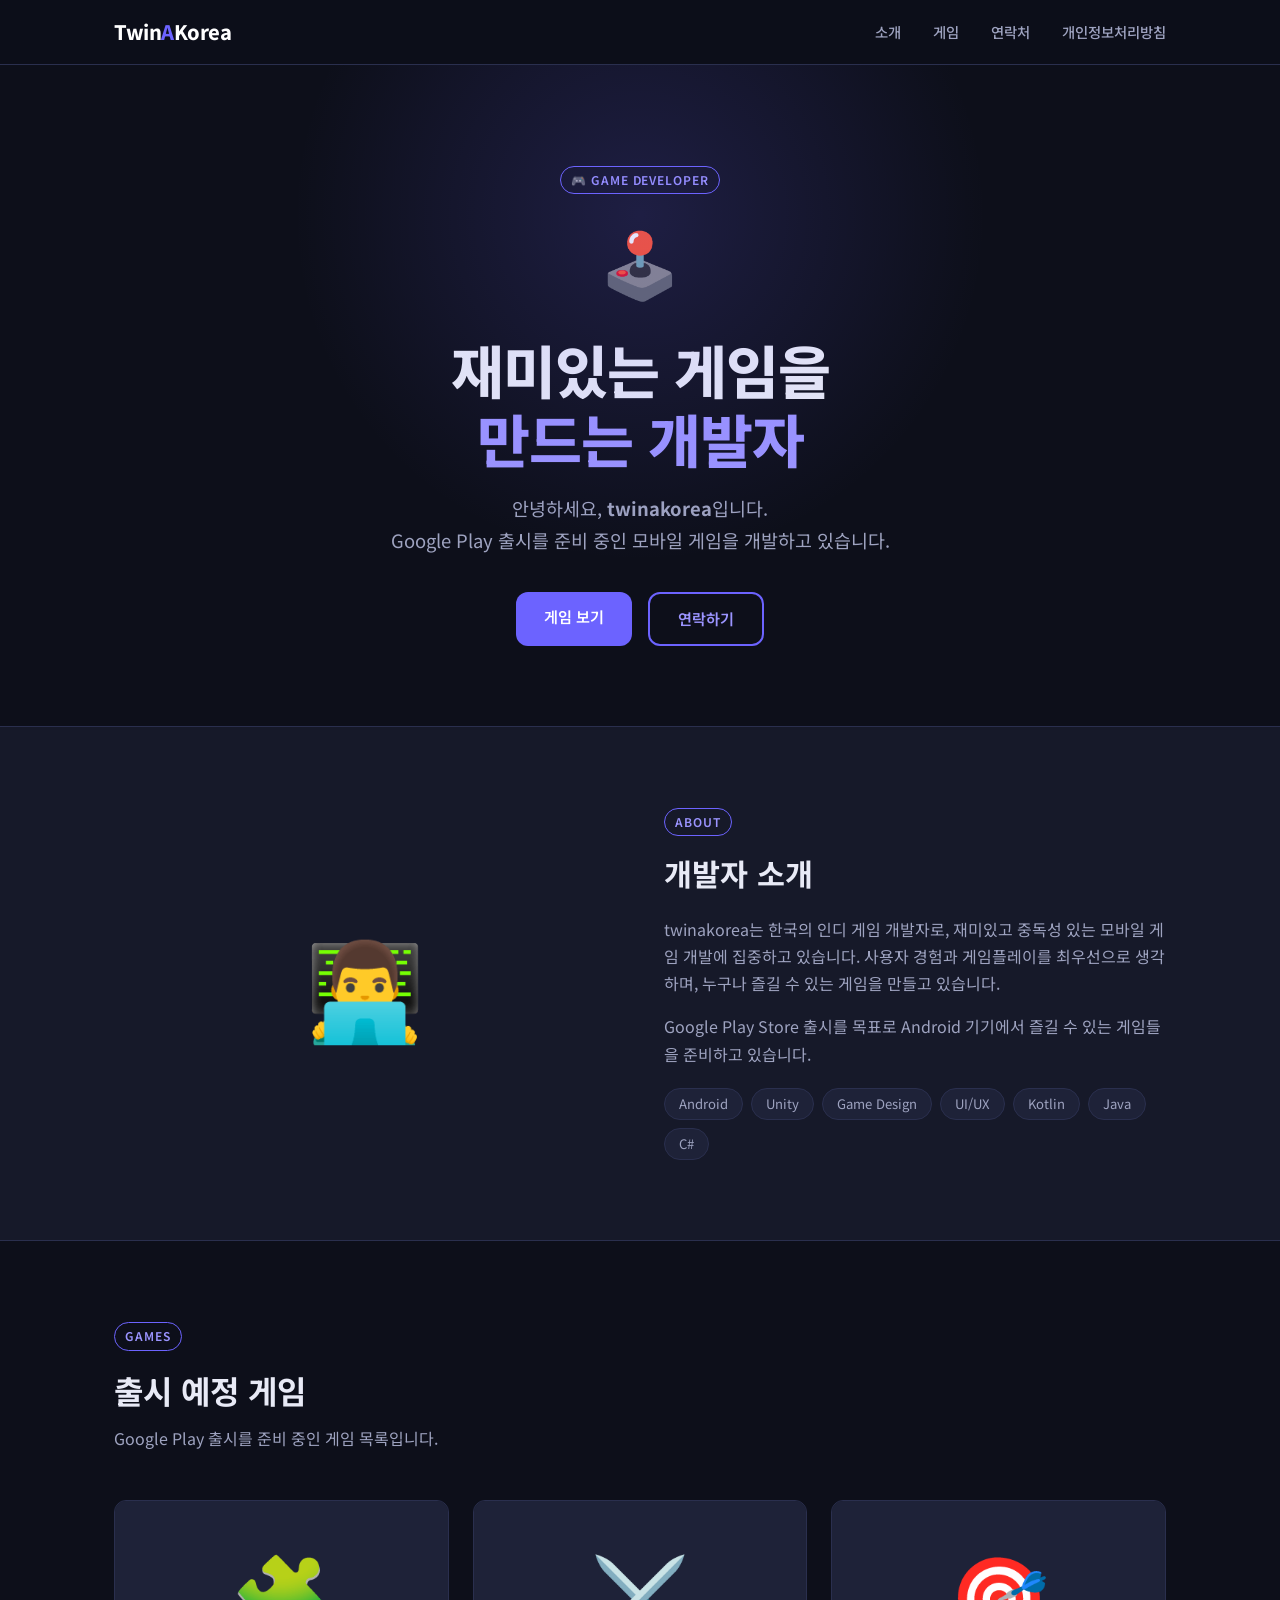
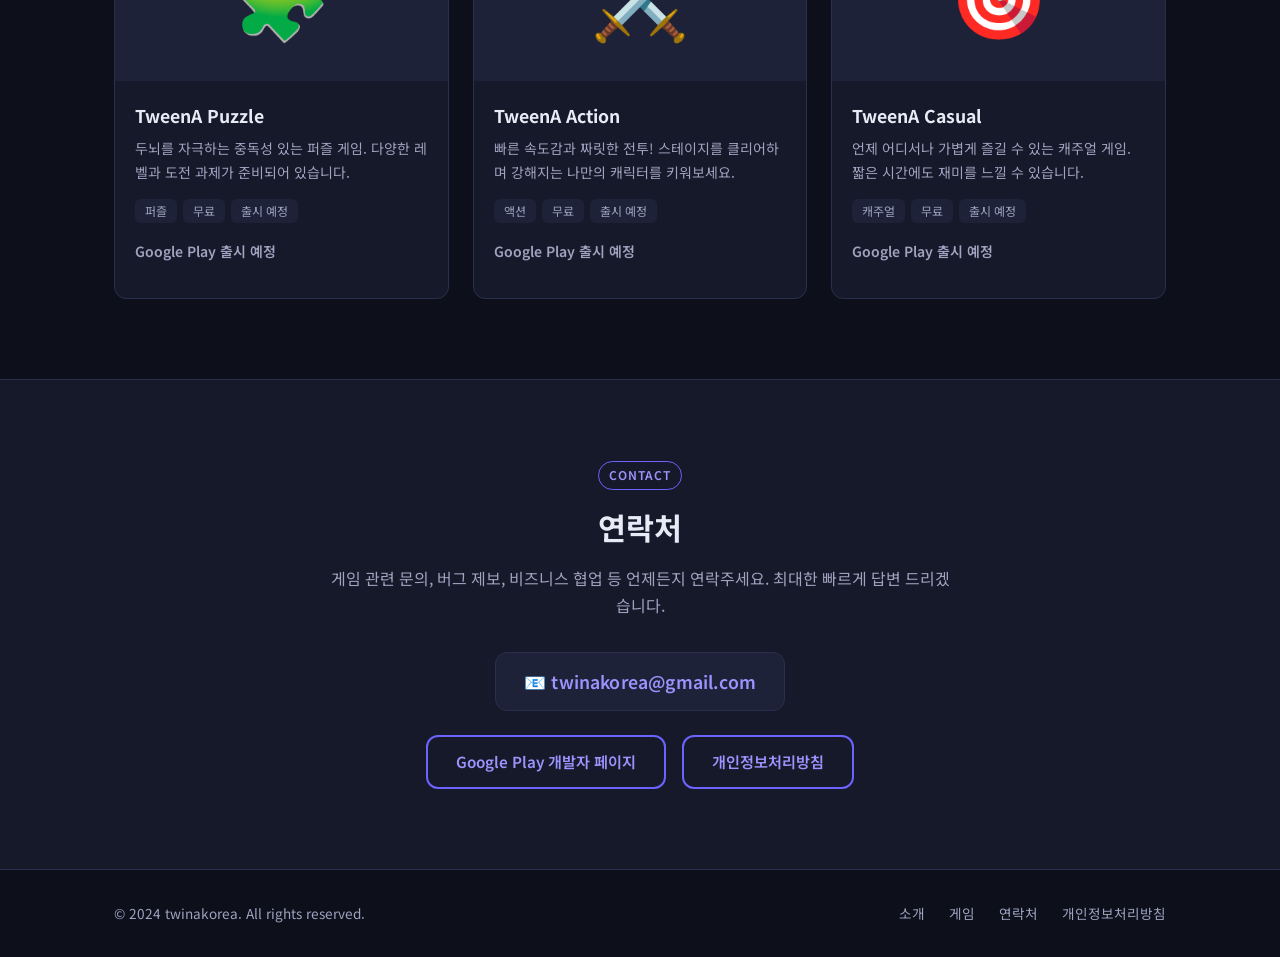
==== commit c9c7f831: "fix: update homepage brand and contact email Agent-Logs-Url: https://github.com/TwinAKorea/home/sess" ====
--- a/index.html
+++ b/index.html
@@ -23,7 +23,7 @@
   <!-- ── Navigation ─────────────────────────────────────── -->
   <header>
     <nav class="nav container">
-      <a href="index.html" class="nav-logo">Tween<span>A</span>Korea</a>
+      <a href="index.html" class="nav-logo">Twin<span>A</span>Korea</a>
       <ul class="nav-links">
         <li><a href="#about">소개</a></li>
         <li><a href="#games">게임</a></li>
@@ -146,8 +146,8 @@
           게임 관련 문의, 버그 제보, 비즈니스 협업 등 언제든지 연락주세요.
           최대한 빠르게 답변 드리겠습니다.
         </p>
-        <a href="mailto:tweenakorea@gmail.com" class="contact-email">
-          📧 tweenakorea@gmail.com
+        <a href="mailto:twinakorea@gmail.com" class="contact-email">
+          📧 twinakorea@gmail.com
         </a>
         <div class="contact-links">
           <a
